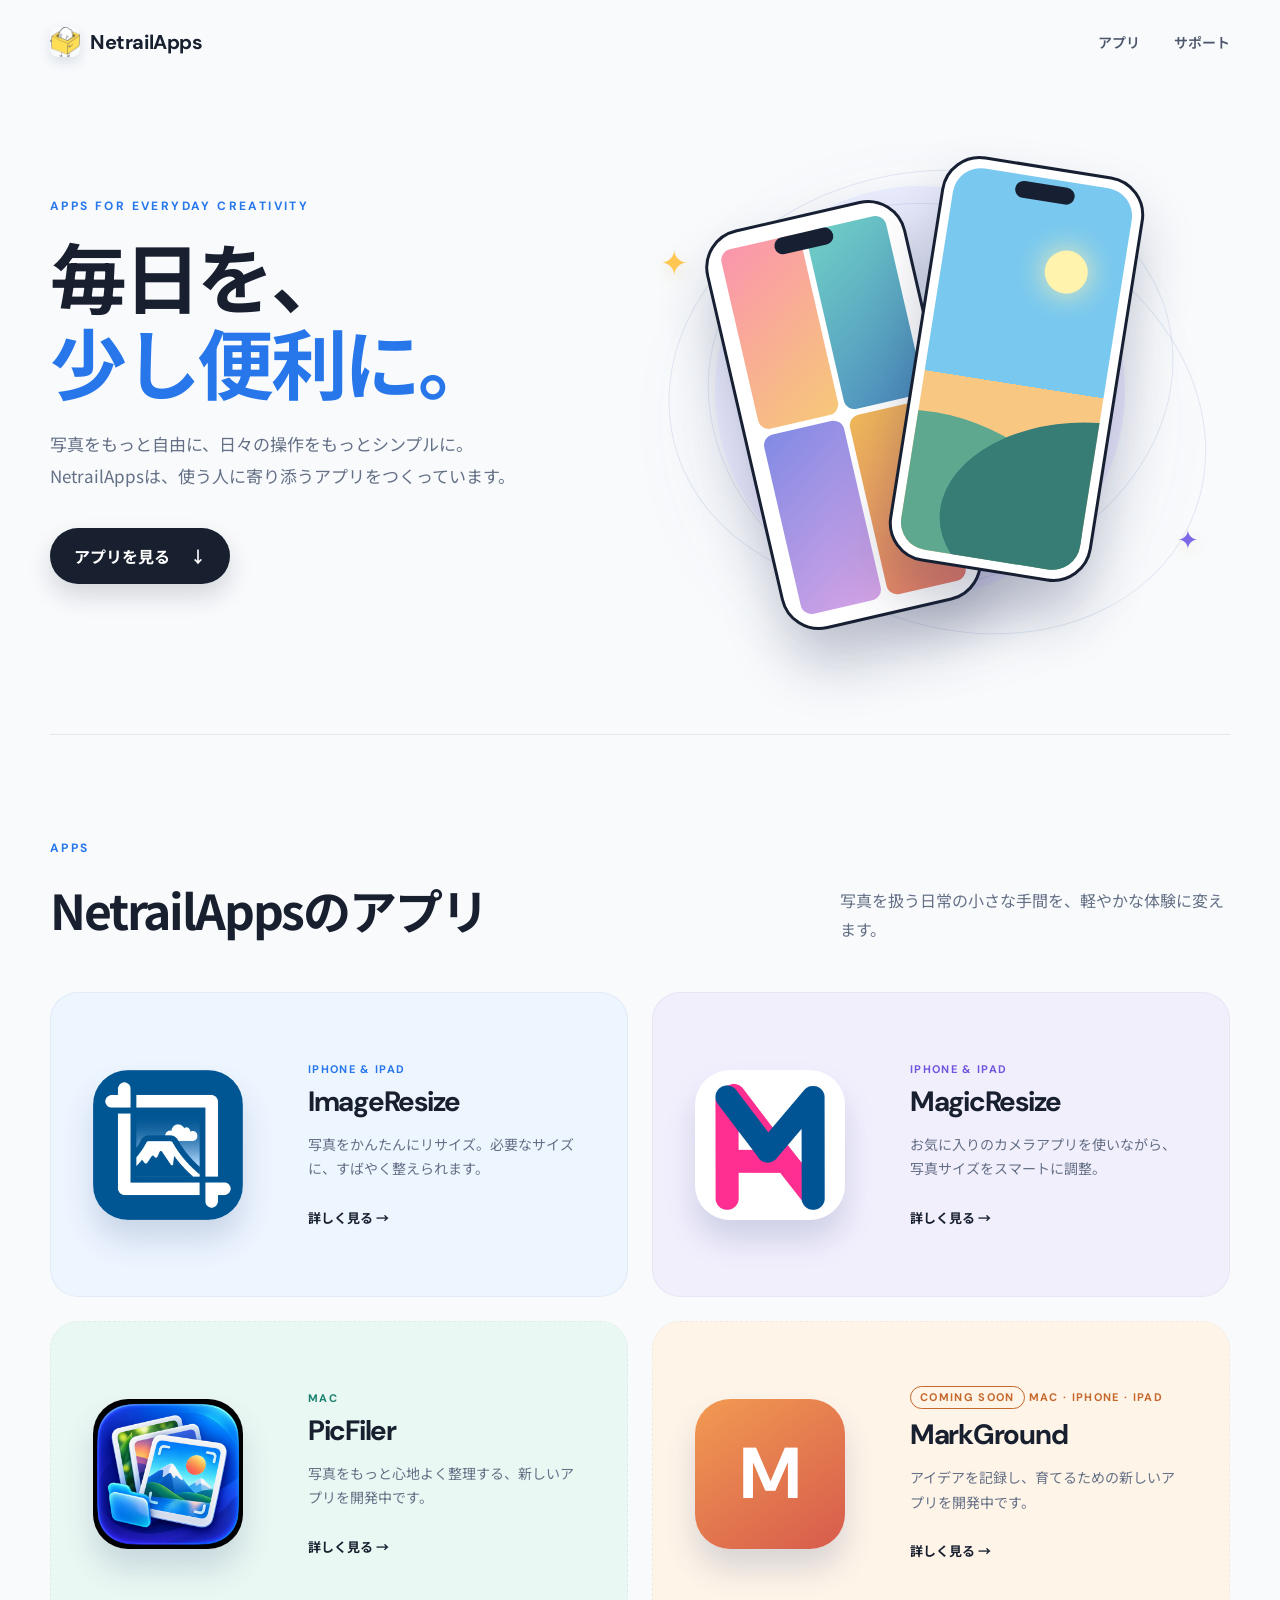
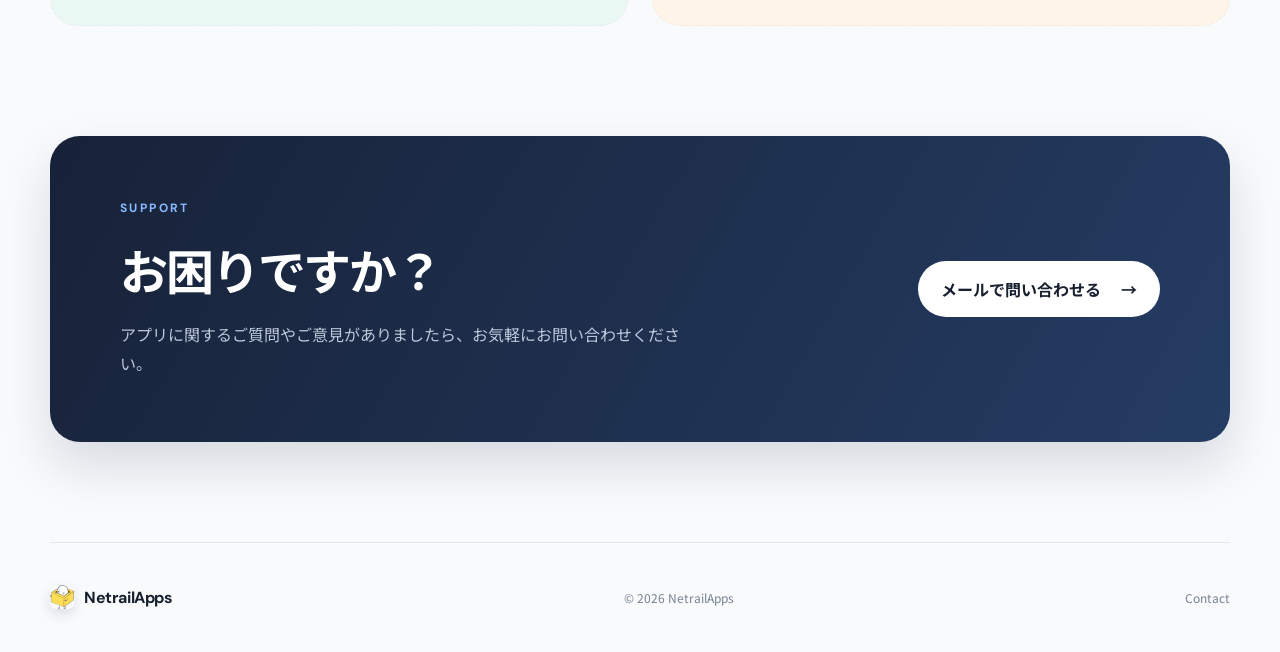
==== index.html @ bcb74b43 "初期バージョン" ====
<!doctype html>
<html lang="ja">
  <head>
    <meta charset="utf-8" />
    <meta name="viewport" content="width=device-width, initial-scale=1" />
    <meta name="description" content="NetrailAppsの公式サポートサイト。Mac・iPhone・iPad向けアプリの情報とサポートをご案内します。" />
    <meta name="theme-color" content="#f8fafc" />
    <title>NetrailApps — 毎日を、少し便利に。</title>
    <link rel="icon" href="favicon.svg" type="image/svg+xml" />
    <link rel="preconnect" href="https://fonts.googleapis.com" />
    <link rel="preconnect" href="https://fonts.gstatic.com" crossorigin />
    <link href="https://fonts.googleapis.com/css2?family=DM+Sans:wght@500;600;700&family=Noto+Sans+JP:wght@400;500;600;700&display=swap" rel="stylesheet" />
    <link rel="stylesheet" href="css/style.css" />
  </head>
  <body>
    <header class="site-header">
      <a class="brand" href="#top" aria-label="NetrailApps ホーム">
        <img class="brand-mark" src="assets/netrailapps-github-icon.png" alt="" width="256" height="256" />
        <span>NetrailApps</span>
      </a>
      <nav aria-label="メインナビゲーション">
        <a href="#apps">アプリ</a>
        <a href="#support">サポート</a>
      </nav>
    </header>

    <main id="top">
      <section class="hero">
        <div class="hero-copy">
          <p class="eyebrow">Apps for everyday creativity</p>
          <h1>毎日を、<br /><span>少し便利に。</span></h1>
          <p class="lead">写真をもっと自由に、日々の操作をもっとシンプルに。NetrailAppsは、使う人に寄り添うアプリをつくっています。</p>
          <a class="primary-button" href="#apps">アプリを見る <span aria-hidden="true">↓</span></a>
        </div>
        <div class="hero-art" aria-hidden="true">
          <div class="orbit orbit-one"></div>
          <div class="orbit orbit-two"></div>
          <div class="phone phone-back">
            <div class="phone-screen mosaic">
              <i></i><i></i><i></i><i></i>
            </div>
          </div>
          <div class="phone phone-front">
            <div class="phone-screen landscape">
              <span class="sun"></span>
              <span class="hill hill-one"></span>
              <span class="hill hill-two"></span>
            </div>
          </div>
          <span class="spark spark-one">✦</span>
          <span class="spark spark-two">✦</span>
        </div>
      </section>

      <section class="apps-section" id="apps">
        <div class="section-heading">
          <div>
            <p class="eyebrow">Apps</p>
            <h2>NetrailAppsのアプリ</h2>
          </div>
          <p>写真を扱う日常の小さな手間を、軽やかな体験に変えます。</p>
        </div>

        <div class="app-grid">
          <article class="app-card app-card-blue">
            <img class="app-icon" src="assets/imageresize-icon.jpg" alt="ImageResize アプリアイコン" width="512" height="512" />
            <div class="app-info">
              <p class="platform">iPhone &amp; iPad</p>
              <h3>ImageResize</h3>
              <p>写真をかんたんにリサイズ。必要なサイズに、すばやく整えられます。</p>
              <a href="imageresize/">詳しく見る <span aria-hidden="true">→</span></a>
            </div>
          </article>

          <article class="app-card app-card-purple">
            <img class="app-icon" src="assets/magicresize-icon.jpg" alt="MagicResize アプリアイコン" width="512" height="512" />
            <div class="app-info">
              <p class="platform">iPhone &amp; iPad</p>
              <h3>MagicResize</h3>
              <p>お気に入りのカメラアプリを使いながら、写真サイズをスマートに調整。</p>
              <a href="magicresize/">詳しく見る <span aria-hidden="true">→</span></a>
            </div>
          </article>

          <article class="app-card app-card-green upcoming-card">
            <img class="app-icon" src="assets/picfiler-icon.jpg" alt="PicFiler アプリアイコン" width="512" height="512" />
            <div class="app-info">
              <p class="platform">Mac</p>
              <h3>PicFiler</h3>
              <p>写真をもっと心地よく整理する、新しいアプリを開発中です。</p>
              <a href="picfiler/">詳しく見る <span aria-hidden="true">→</span></a>
            </div>
          </article>

          <article class="app-card app-card-orange upcoming-card">
            <div class="app-icon placeholder-icon markground-icon" aria-hidden="true">M</div>
            <div class="app-info">
              <p class="platform"><span class="coming-soon">Coming soon</span> Mac · iPhone · iPad</p>
              <h3>MarkGround</h3>
              <p>アイデアを記録し、育てるための新しいアプリを開発中です。</p>
              <a href="markground/">詳しく見る <span aria-hidden="true">→</span></a>
            </div>
          </article>
        </div>
      </section>

      <section class="support-section" id="support">
        <div>
          <p class="eyebrow">Support</p>
          <h2>お困りですか？</h2>
          <p>アプリに関するご質問やご意見がありましたら、お気軽にお問い合わせください。</p>
        </div>
        <a class="secondary-button" href="mailto:netrailapps@gmail.com">メールで問い合わせる <span aria-hidden="true">→</span></a>
      </section>
    </main>

    <footer>
      <a class="brand footer-brand" href="#top"><img class="brand-mark" src="assets/netrailapps-github-icon.png" alt="" width="256" height="256" /><span>NetrailApps</span></a>
      <p>© 2026 NetrailApps</p>
      <a href="mailto:netrailapps@gmail.com">Contact</a>
    </footer>

  </body>
</html>
---- css/style.css ----
:root {
  --ink: #182030;
  --muted: #647086;
  --line: #e4e8ef;
  --blue: #2777eb;
  --purple: #7255df;
  --paper: #f8fafc;
}

* { box-sizing: border-box; }
html { scroll-behavior: smooth; }
body {
  margin: 0;
  color: var(--ink);
  background: var(--paper);
  font-family: "Noto Sans JP", sans-serif;
  -webkit-font-smoothing: antialiased;
}
a { color: inherit; }

.site-header, main, footer { width: min(1180px, calc(100% - 48px)); margin-inline: auto; }
.site-header {
  height: 84px;
  display: flex;
  align-items: center;
  justify-content: space-between;
}
.brand {
  display: inline-flex;
  align-items: center;
  gap: 10px;
  text-decoration: none;
  font-family: "DM Sans", sans-serif;
  font-weight: 700;
  font-size: 20px;
  letter-spacing: -.4px;
}
.brand-mark {
  display: block;
  width: 30px;
  height: 30px;
  border-radius: 8px;
  object-fit: cover;
  box-shadow: 0 5px 12px rgba(52, 66, 96, .14);
}
nav { display: flex; gap: 34px; }
nav a { color: #4c576b; font-size: 14px; font-weight: 600; text-decoration: none; }
nav a:hover { color: var(--blue); }

.hero {
  min-height: 650px;
  display: grid;
  grid-template-columns: .95fr 1.05fr;
  align-items: center;
  padding: 56px 0 92px;
}
.eyebrow {
  margin: 0 0 18px;
  color: var(--blue);
  font-family: "DM Sans", sans-serif;
  font-size: 12px;
  font-weight: 700;
  letter-spacing: .2em;
  text-transform: uppercase;
}
h1, h2, h3 { margin-top: 0; letter-spacing: -.045em; }
h1 { margin-bottom: 24px; font-size: clamp(54px, 6vw, 82px); line-height: 1.12; }
h1 span { color: var(--blue); }
.lead { max-width: 510px; margin: 0 0 36px; color: var(--muted); font-size: 17px; line-height: 1.9; }
.primary-button, .secondary-button {
  display: inline-flex;
  align-items: center;
  gap: 20px;
  border-radius: 999px;
  font-weight: 700;
  text-decoration: none;
  transition: transform .2s ease, box-shadow .2s ease;
}
.primary-button { padding: 16px 24px; color: white; background: var(--ink); box-shadow: 0 12px 25px rgba(23, 32, 48, .16); }
.primary-button:hover, .secondary-button:hover { transform: translateY(-2px); }

.hero-art { position: relative; min-height: 490px; }
.hero-art::before {
  content: "";
  position: absolute;
  width: 410px;
  height: 410px;
  left: 50%; top: 50%;
  border-radius: 50%;
  background: radial-gradient(circle at 40% 35%, #eef6ff, #e6e4fb 70%);
  transform: translate(-50%, -50%);
  filter: drop-shadow(0 30px 40px rgba(72, 83, 142, .1));
}
.orbit { position: absolute; border: 1px solid rgba(74, 101, 174, .13); border-radius: 50%; }
.orbit-one { inset: 27px 55px 48px 55px; transform: rotate(-14deg); }
.orbit-two { inset: 65px 18px 10px 90px; transform: rotate(23deg); }
.phone {
  position: absolute;
  width: 205px;
  height: 410px;
  padding: 9px;
  border: 3px solid #172033;
  border-radius: 39px;
  background: #fff;
  box-shadow: 0 35px 55px rgba(31, 40, 80, .25);
}
.phone::before { content: ""; position: absolute; z-index: 2; top: 15px; left: 50%; width: 60px; height: 17px; border-radius: 12px; background: #172033; transform: translateX(-50%); }
.phone-back { left: 21%; top: 64px; transform: rotate(-13deg); }
.phone-front { left: 49%; top: 18px; transform: rotate(9deg); }
.phone-screen { position: relative; width: 100%; height: 100%; overflow: hidden; border-radius: 28px; background: #edf2f8; }
.landscape { background: linear-gradient(#79c8ef 0 54%, #f8c883 54%); }
.sun { position: absolute; top: 68px; right: 35px; width: 43px; height: 43px; border-radius: 50%; background: #fff3ae; box-shadow: 0 0 30px #fff3ae; }
.hill { position: absolute; width: 290px; height: 190px; border-radius: 50%; }
.hill-one { left: -105px; bottom: -55px; background: #5fa890; transform: rotate(12deg); }
.hill-two { right: -145px; bottom: -38px; background: #377c75; transform: rotate(-9deg); }
.mosaic { display: grid; grid-template-columns: 1fr 1fr; gap: 6px; padding: 6px; background: #fff; }
.mosaic i { border-radius: 11px; background: linear-gradient(145deg, #fb95ae, #f6c878); }
.mosaic i:nth-child(2) { background: linear-gradient(145deg, #70cfc6, #4c8bbf); }
.mosaic i:nth-child(3) { background: linear-gradient(145deg, #818ae4, #d6a4e6); }
.mosaic i:nth-child(4) { background: linear-gradient(145deg, #efb95a, #e67a6c); }
.spark { position: absolute; color: #ffc652; font-size: 34px; filter: drop-shadow(0 6px 8px rgba(222, 160, 36, .2)); }
.spark-one { left: 8%; top: 90px; }.spark-two { right: 5%; bottom: 80px; color: #7d69e5; font-size: 26px; }

.apps-section { padding: 105px 0 110px; border-top: 1px solid var(--line); }
.section-heading { display: flex; justify-content: space-between; align-items: end; gap: 30px; margin-bottom: 48px; }
.section-heading h2, .support-section h2 { margin-bottom: 0; font-size: clamp(34px, 4vw, 48px); }
.section-heading > p { max-width: 390px; margin: 0; color: var(--muted); line-height: 1.8; }
.app-grid { display: grid; grid-template-columns: repeat(2, 1fr); gap: 24px; }
.app-card { min-height: 305px; display: grid; grid-template-columns: 180px 1fr; align-items: center; gap: 35px; padding: 42px; border: 1px solid rgba(36, 50, 79, .05); border-radius: 28px; }
.app-card-blue { background: #edf5ff; }.app-card-purple { background: #f2effd; }
.app-card-green { background: #eaf8f3; }.app-card-orange { background: #fff4e8; }
.app-icon { display: block; width: 150px; height: 150px; border-radius: 35px; object-fit: cover; box-shadow: 0 20px 30px rgba(51, 78, 134, .19); }
.platform { margin: 0 0 7px; color: var(--blue); font-family: "DM Sans", sans-serif; font-size: 11px; font-weight: 700; letter-spacing: .12em; text-transform: uppercase; }
.app-card-purple .platform { color: var(--purple); }
.app-card-green .platform { color: #18816e; }.app-card-orange .platform { color: #c5682d; }
.placeholder-icon { display: grid; place-items: center; color: white; font-family: "DM Sans", sans-serif; font-size: 72px; font-weight: 700; }
.picfiler-icon { background: linear-gradient(145deg, #46bea3, #237e86); }
.markground-icon { background: linear-gradient(145deg, #f29a52, #d65b4c); }
.coming-soon { display: inline-block; padding: 5px 9px; border: 1px solid currentColor; border-radius: 999px; line-height: 1; }
.upcoming-card { border-style: dashed; }
.app-info h3 { margin-bottom: 12px; font-family: "DM Sans", sans-serif; font-size: 28px; }
.app-info > p:not(.platform) { margin: 0 0 23px; color: var(--muted); font-size: 14px; line-height: 1.75; }
.app-info a { font-size: 13px; font-weight: 700; text-decoration: none; }
.app-info a:hover { text-decoration: underline; }

.support-section { display: flex; align-items: center; justify-content: space-between; gap: 40px; margin-bottom: 100px; padding: 64px 70px; border-radius: 30px; color: white; background: linear-gradient(120deg, #172238, #253c63); box-shadow: 0 24px 50px rgba(24, 37, 63, .14); }
.support-section .eyebrow { color: #8abaff; }
.support-section h2 { margin-bottom: 16px; }
.support-section p:last-child { max-width: 570px; margin-bottom: 0; color: #bdc8da; line-height: 1.8; }
.secondary-button { flex: none; padding: 16px 23px; color: var(--ink); background: white; }
.secondary-button:hover { box-shadow: 0 12px 24px rgba(0,0,0,.18); }

footer { min-height: 110px; display: flex; align-items: center; justify-content: space-between; border-top: 1px solid var(--line); color: #778195; font-size: 12px; }
.footer-brand { color: var(--ink); font-size: 16px; }.footer-brand .brand-mark { width: 24px; height: 24px; border-radius: 6px; }
footer > a:last-child { text-decoration: none; } footer > a:last-child:hover { color: var(--blue); }
.footer-links { display: flex; gap: 22px; }
.footer-links a { text-decoration: none; }
.footer-links a:hover { color: var(--blue); }

/* Product pages */
.product-page { --product-color: var(--blue); --product-soft: #eaf4ff; }
.product-page.product-purple { --product-color: var(--purple); --product-soft: #f1edff; }
.product-page.product-green { --product-color: #18816e; --product-soft: #e3f6f1; }
.product-page.product-orange { --product-color: #c5682d; --product-soft: #fff0df; }
.product-page .eyebrow, .product-page h1 span { color: var(--product-color); }
.product-page .primary-button { background: var(--product-color); }
.store-note { margin: 16px 0 0; color: var(--muted); font-size: 13px; }
.product-hero {
  min-height: 610px;
  display: grid;
  grid-template-columns: 1fr .8fr;
  align-items: center;
  gap: 70px;
  padding: 75px 0 100px;
}
.product-copy { position: relative; z-index: 1; }
.back-link { display: inline-block; margin-bottom: 54px; color: var(--muted); font-size: 13px; font-weight: 600; text-decoration: none; }
.back-link:hover { color: var(--product-color); }
.product-hero h1 { font-size: clamp(48px, 5vw, 72px); }
.product-icon-wrap { position: relative; display: grid; min-height: 440px; place-items: center; }
.product-glow { position: absolute; width: 390px; height: 390px; border-radius: 50%; background: var(--product-soft); }
.product-icon { position: relative; width: min(290px, 68vw); height: auto; border-radius: 64px; box-shadow: 0 38px 70px rgba(32, 47, 82, .22); transform: rotate(4deg); }
.product-icon.placeholder-icon { aspect-ratio: 1; font-size: 140px; }
.status-pill { display: inline-flex; padding: 13px 23px; border: 1px solid var(--product-color); border-radius: 999px; color: var(--product-color); font-size: 13px; font-weight: 700; }
.preview-section { margin-bottom: 110px; padding: 72px; border: 1px dashed var(--line); border-radius: 28px; text-align: center; background: #fff; }
.preview-section h2 { margin-bottom: 18px; font-size: clamp(32px, 4vw, 44px); }
.preview-section > p:last-child { max-width: 650px; margin: 0 auto; color: var(--muted); line-height: 1.9; }
.feature-section { padding: 100px 0 110px; border-top: 1px solid var(--line); }
.feature-grid { display: grid; grid-template-columns: repeat(3, 1fr); gap: 22px; }
.feature-grid article { padding: 36px; border: 1px solid var(--line); border-radius: 24px; background: #fff; }
.feature-grid article > span { display: block; margin-bottom: 40px; color: var(--product-color); font-family: "DM Sans", sans-serif; font-size: 12px; font-weight: 700; }
.feature-grid h3 { margin-bottom: 14px; font-size: 21px; }
.feature-grid p { margin: 0; color: var(--muted); font-size: 14px; line-height: 1.8; }
.usecase-section { padding: 100px 0 110px; border-top: 1px solid var(--line); }
.usecase-grid { display: grid; grid-template-columns: repeat(3, 1fr); gap: 22px; }
.usecase-grid article { display: flex; gap: 20px; padding: 30px; border-radius: 22px; background: var(--product-soft); }
.usecase-grid article > span { display: grid; flex: 0 0 42px; width: 42px; height: 42px; place-items: center; border-radius: 13px; color: white; background: var(--product-color); font-family: "DM Sans", sans-serif; font-weight: 700; }
.usecase-grid h3 { margin-bottom: 10px; font-size: 18px; }
.usecase-grid p { margin: 0; color: var(--muted); font-size: 14px; line-height: 1.8; }
.recovery-note { margin: 24px 0 0; padding: 20px 24px; border: 1px solid color-mix(in srgb, var(--product-color) 18%, transparent); border-radius: 16px; color: var(--muted); background: white; font-size: 14px; line-height: 1.8; }
.recovery-note strong { color: var(--ink); }
.details-section { display: grid; grid-template-columns: .9fr 1.1fr; gap: 80px; align-items: start; padding: 100px 0 110px; border-top: 1px solid var(--line); }
.details-section h2 { margin-bottom: 22px; font-size: clamp(34px, 4vw, 48px); }
.details-section > div > p:last-child { margin: 0; color: var(--muted); line-height: 1.9; }
.app-details { margin: 0; border: 1px solid var(--line); border-radius: 24px; overflow: hidden; background: white; }
.app-details div { display: grid; grid-template-columns: 145px 1fr; gap: 24px; padding: 21px 26px; border-bottom: 1px solid var(--line); }
.app-details div:last-child { border-bottom: 0; }
.app-details dt { color: var(--muted); font-size: 13px; font-weight: 600; }
.app-details dd { margin: 0; font-size: 14px; font-weight: 600; }

/* Privacy policy */
.policy-document { width: min(840px, 100%); margin: 0 auto; padding: 82px 0 120px; }
.policy-heading { margin-bottom: 76px; }
.policy-heading .back-link { margin-bottom: 58px; }
.policy-heading h1 { margin-bottom: 28px; font-size: clamp(42px, 6vw, 66px); line-height: 1.2; }
.policy-heading > p:last-child { margin: 28px 0 0; color: var(--muted); font-size: 16px; line-height: 2; }
.policy-date { display: inline-flex; margin: 0; padding: 9px 14px; border-radius: 999px; color: var(--product-color); background: var(--product-soft); font-size: 13px; font-weight: 600; }
.policy-content { padding: 8px 64px 16px; border: 1px solid var(--line); border-radius: 30px; background: #fff; box-shadow: 0 24px 60px rgba(27, 46, 69, .06); }
.policy-content section { padding: 52px 0; border-bottom: 1px solid var(--line); scroll-margin-top: 24px; }
.policy-content section:last-child { border-bottom: 0; }
.policy-content h2 { margin-bottom: 24px; font-size: clamp(22px, 3vw, 28px); line-height: 1.5; letter-spacing: -.025em; }
.policy-content h2 span { display: block; margin-bottom: 8px; color: var(--product-color); font-family: "DM Sans", sans-serif; font-size: 12px; letter-spacing: .16em; }
.policy-content p, .policy-content li { color: #505d70; font-size: 16px; line-height: 2; }
.policy-content p { margin: 0 0 18px; }
.policy-content p:last-child { margin-bottom: 0; }
.policy-content ul { margin: 22px 0 26px; padding: 22px 24px 22px 48px; border-radius: 18px; background: var(--product-soft); }
.policy-content li + li { margin-top: 5px; }
.contact-details { margin: 28px 0 0; border-radius: 18px; background: var(--product-soft); }
.contact-details div { display: grid; grid-template-columns: 150px 1fr; gap: 20px; padding: 18px 22px; border-bottom: 1px solid rgba(24, 129, 110, .12); }
.contact-details div:last-child { border-bottom: 0; }
.contact-details dt { color: var(--muted); font-size: 14px; font-weight: 600; }
.contact-details dd { margin: 0; font-size: 15px; font-weight: 600; overflow-wrap: anywhere; }
.contact-details a { color: var(--product-color); }

@media (max-width: 900px) {
  .hero { grid-template-columns: 1fr; padding-top: 70px; text-align: center; }
  .hero-copy { position: relative; z-index: 3; }.lead { margin-inline: auto; }
  .hero-art { min-height: 510px; margin-top: 35px; }
  .app-grid { grid-template-columns: 1fr; }
  .app-card { grid-template-columns: 180px 1fr; }
  .product-hero { grid-template-columns: 1fr; gap: 30px; padding-top: 60px; text-align: center; }
  .product-hero .lead { margin-inline: auto; }
  .product-icon-wrap { min-height: 390px; order: -1; }
  .back-link { margin-bottom: 35px; }
  .feature-grid { grid-template-columns: 1fr; }
  .usecase-grid { grid-template-columns: 1fr; }
  .details-section { grid-template-columns: 1fr; gap: 40px; }
}
@media (max-width: 620px) {
  .site-header, main, footer { width: min(100% - 32px, 1180px); }
  .site-header { height: 72px; } nav { gap: 18px; } nav a { font-size: 13px; }
  .hero { min-height: auto; padding: 56px 0 68px; }
  h1 { font-size: 50px; }.lead { font-size: 15px; }
  .hero-art { min-height: 390px; transform: scale(.85); margin: 0 -30px -40px; }
  .phone { width: 170px; height: 340px; border-radius: 33px; }
  .phone-screen { border-radius: 23px; }.phone-back { left: 12%; }.phone-front { left: 47%; }
  .hero-art::before { width: 340px; height: 340px; }
  .apps-section { padding: 78px 0; }.section-heading { display: block; }.section-heading > p { margin-top: 18px; }
  .app-card { grid-template-columns: 1fr; gap: 28px; padding: 34px 28px; text-align: center; }
  .app-icon { width: 130px; height: 130px; margin-inline: auto; border-radius: 30px; }
  .support-section { align-items: flex-start; flex-direction: column; margin-bottom: 70px; padding: 45px 30px; }
  .product-hero { padding: 35px 0 75px; }
  .product-icon-wrap { min-height: 310px; }
  .product-glow { width: 290px; height: 290px; }
  .product-icon { width: 210px; border-radius: 47px; }
  .product-icon.placeholder-icon { font-size: 100px; }
  .product-hero h1 { font-size: 43px; }
  .preview-section { margin-bottom: 80px; padding: 48px 25px; }
  .feature-section { padding: 75px 0 80px; }
  .usecase-section, .details-section { padding: 75px 0 80px; }
  .feature-grid article { padding: 30px; }
  .usecase-grid article { padding: 26px; }
  .app-details div { grid-template-columns: 1fr; gap: 6px; }
  .policy-document { padding: 48px 0 80px; }
  .policy-heading { margin-bottom: 48px; }
  .policy-heading .back-link { margin-bottom: 38px; }
  .policy-heading h1 { font-size: 39px; }
  .policy-content { padding: 0 24px; border-radius: 22px; }
  .policy-content section { padding: 40px 0; }
  .policy-content p, .policy-content li { font-size: 15px; line-height: 1.9; }
  .policy-content ul { padding: 19px 18px 19px 40px; }
  .contact-details div { grid-template-columns: 1fr; gap: 5px; }
  .footer-links { gap: 14px; }
  footer { flex-wrap: wrap; gap: 16px; padding: 28px 0; }
}
@media (prefers-reduced-motion: reduce) { html { scroll-behavior: auto; } * { transition: none !important; } }
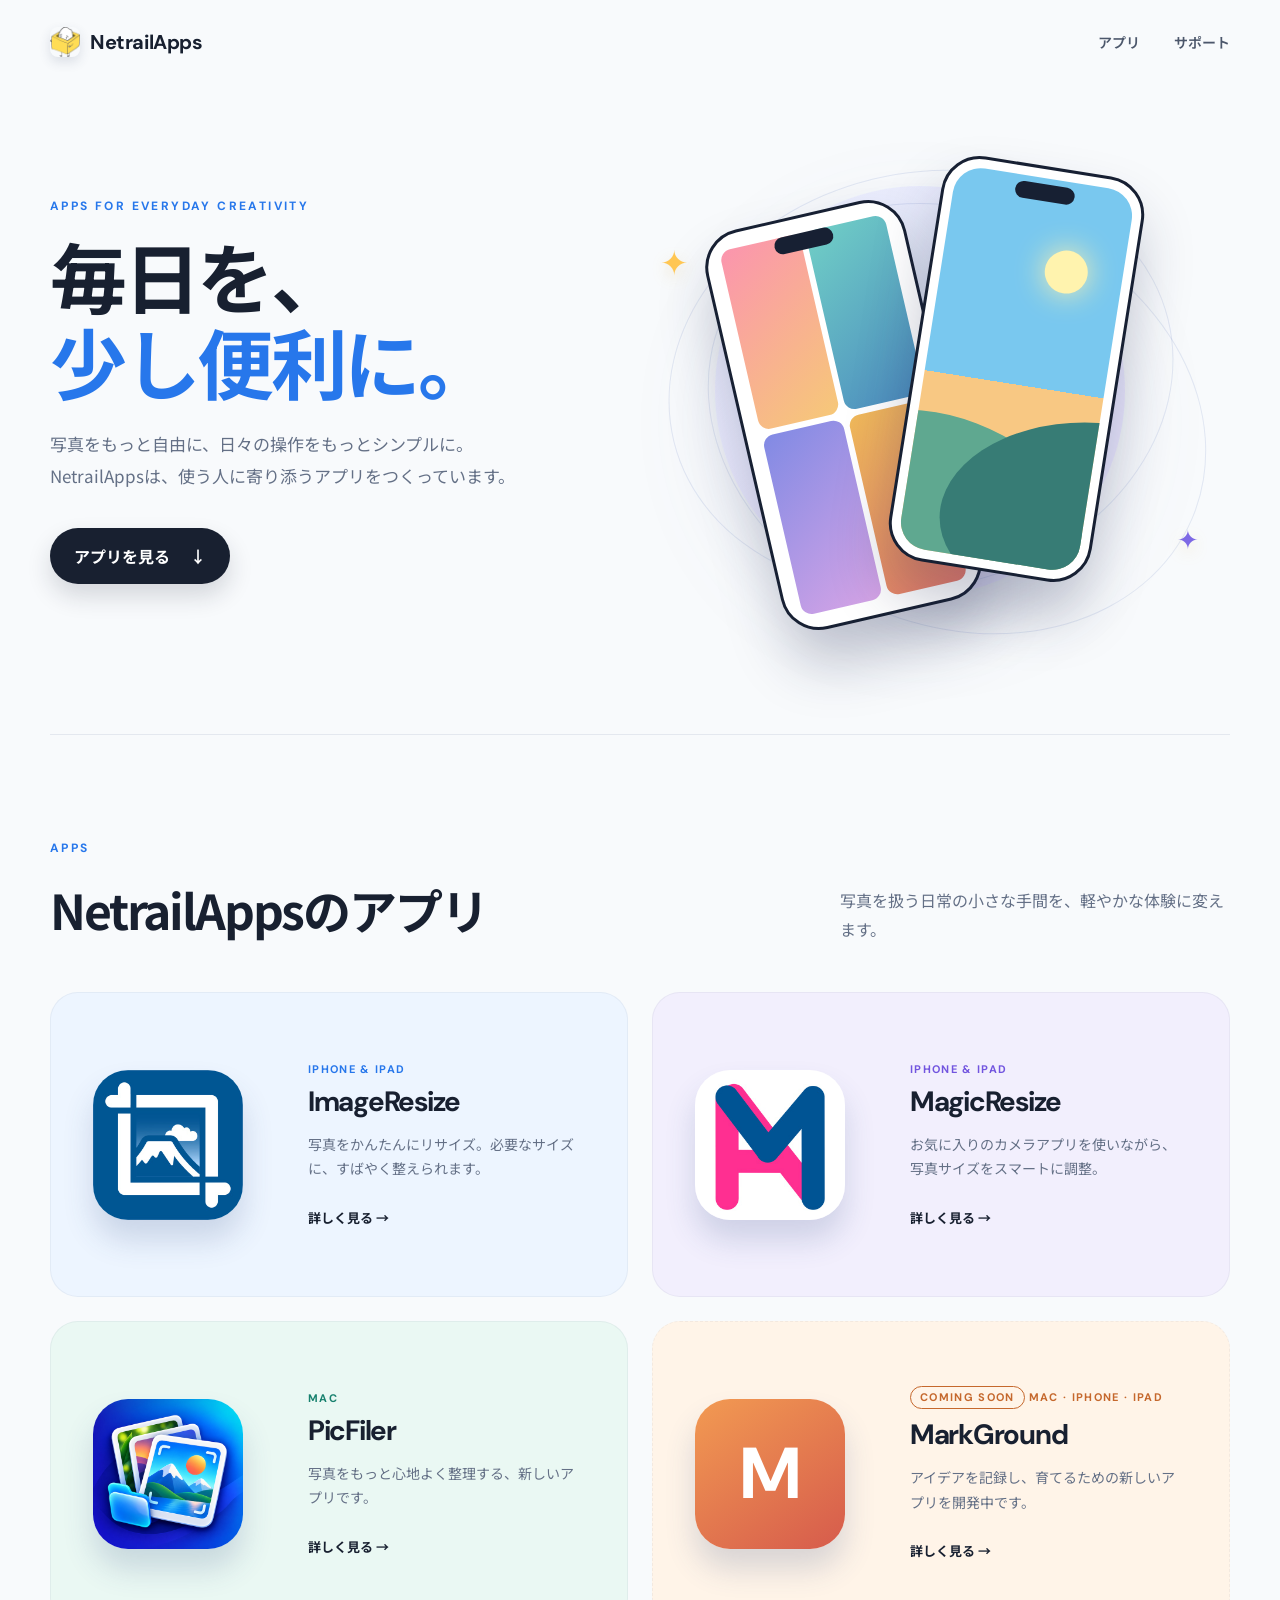
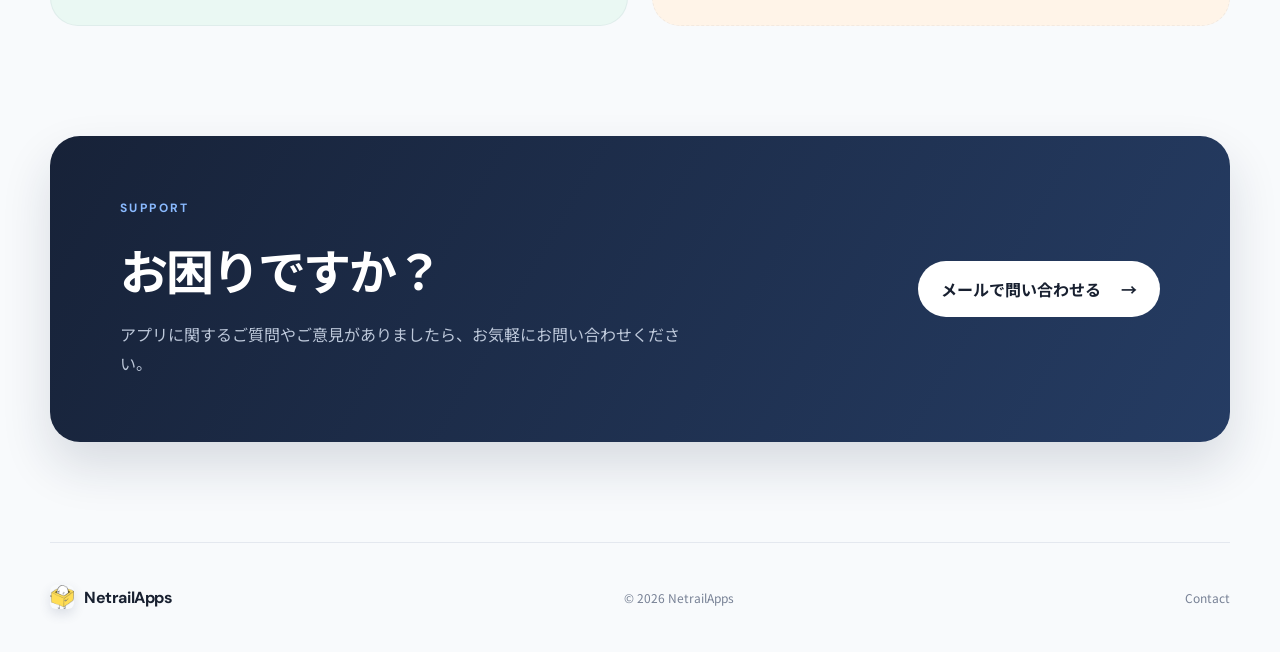
==== commit 888c6b76: "PicFilerの公開情報とApp Storeリンクを追加" ====
--- a/index.html
+++ b/index.html
@@ -82,12 +82,12 @@
             </div>
           </article>
 
-          <article class="app-card app-card-green upcoming-card">
+          <article class="app-card app-card-green">
             <img class="app-icon" src="assets/picfiler-icon.jpg" alt="PicFiler アプリアイコン" width="512" height="512" />
             <div class="app-info">
               <p class="platform">Mac</p>
               <h3>PicFiler</h3>
-              <p>写真をもっと心地よく整理する、新しいアプリを開発中です。</p>
+              <p>写真をもっと心地よく整理する、新しいアプリです。</p>
               <a href="picfiler/">詳しく見る <span aria-hidden="true">→</span></a>
             </div>
           </article>
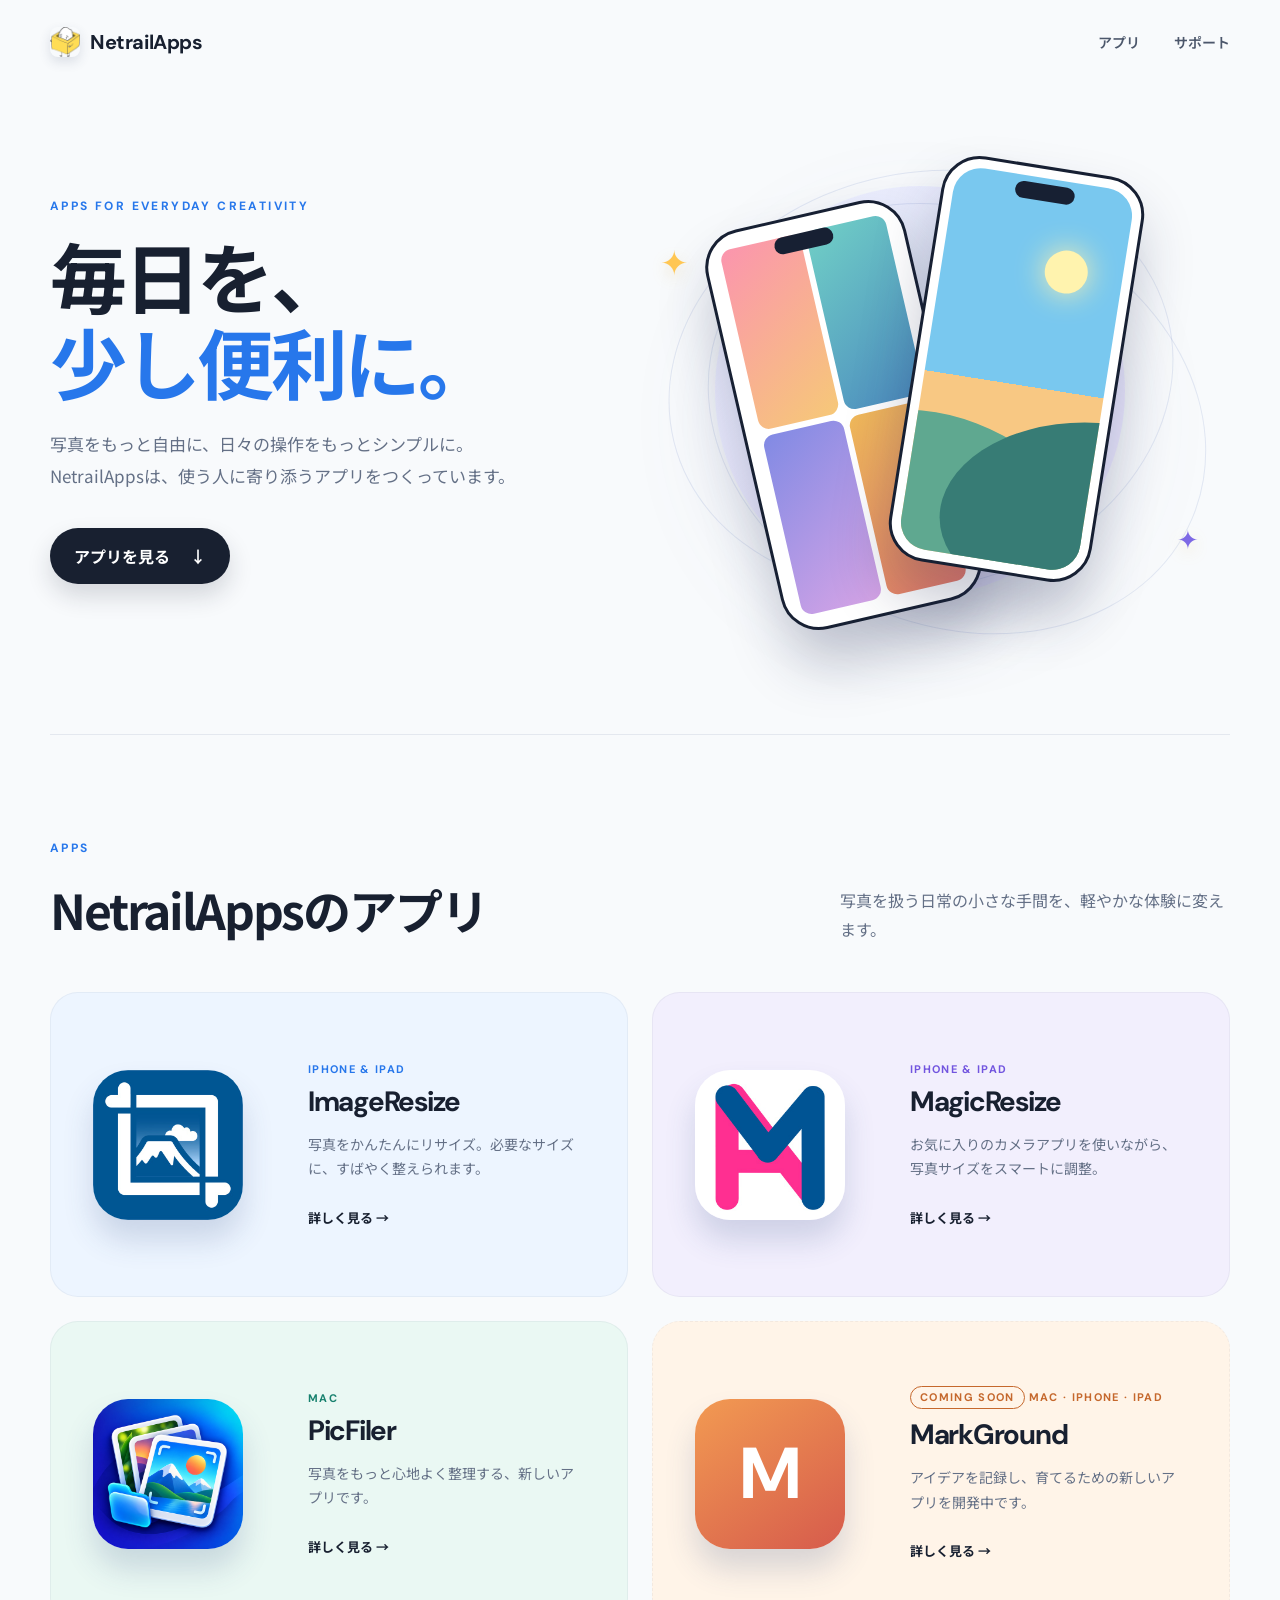
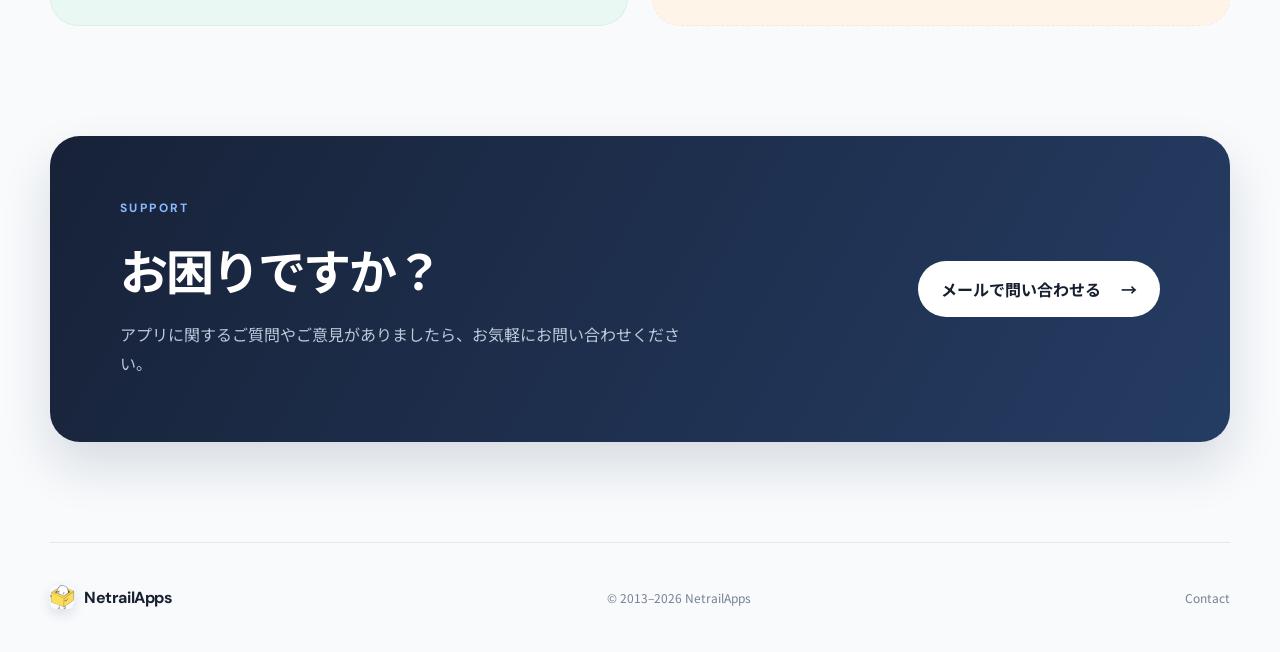
==== commit ba577b10: "著作権表記に開始年2013年を追加" ====
--- a/index.html
+++ b/index.html
@@ -116,7 +116,7 @@
 
     <footer>
       <a class="brand footer-brand" href="#top"><img class="brand-mark" src="assets/netrailapps-github-icon.png" alt="" width="256" height="256" /><span>NetrailApps</span></a>
-      <p>© 2026 NetrailApps</p>
+      <p>© 2013–2026 NetrailApps</p>
       <a href="mailto:netrailapps@gmail.com">Contact</a>
     </footer>
 
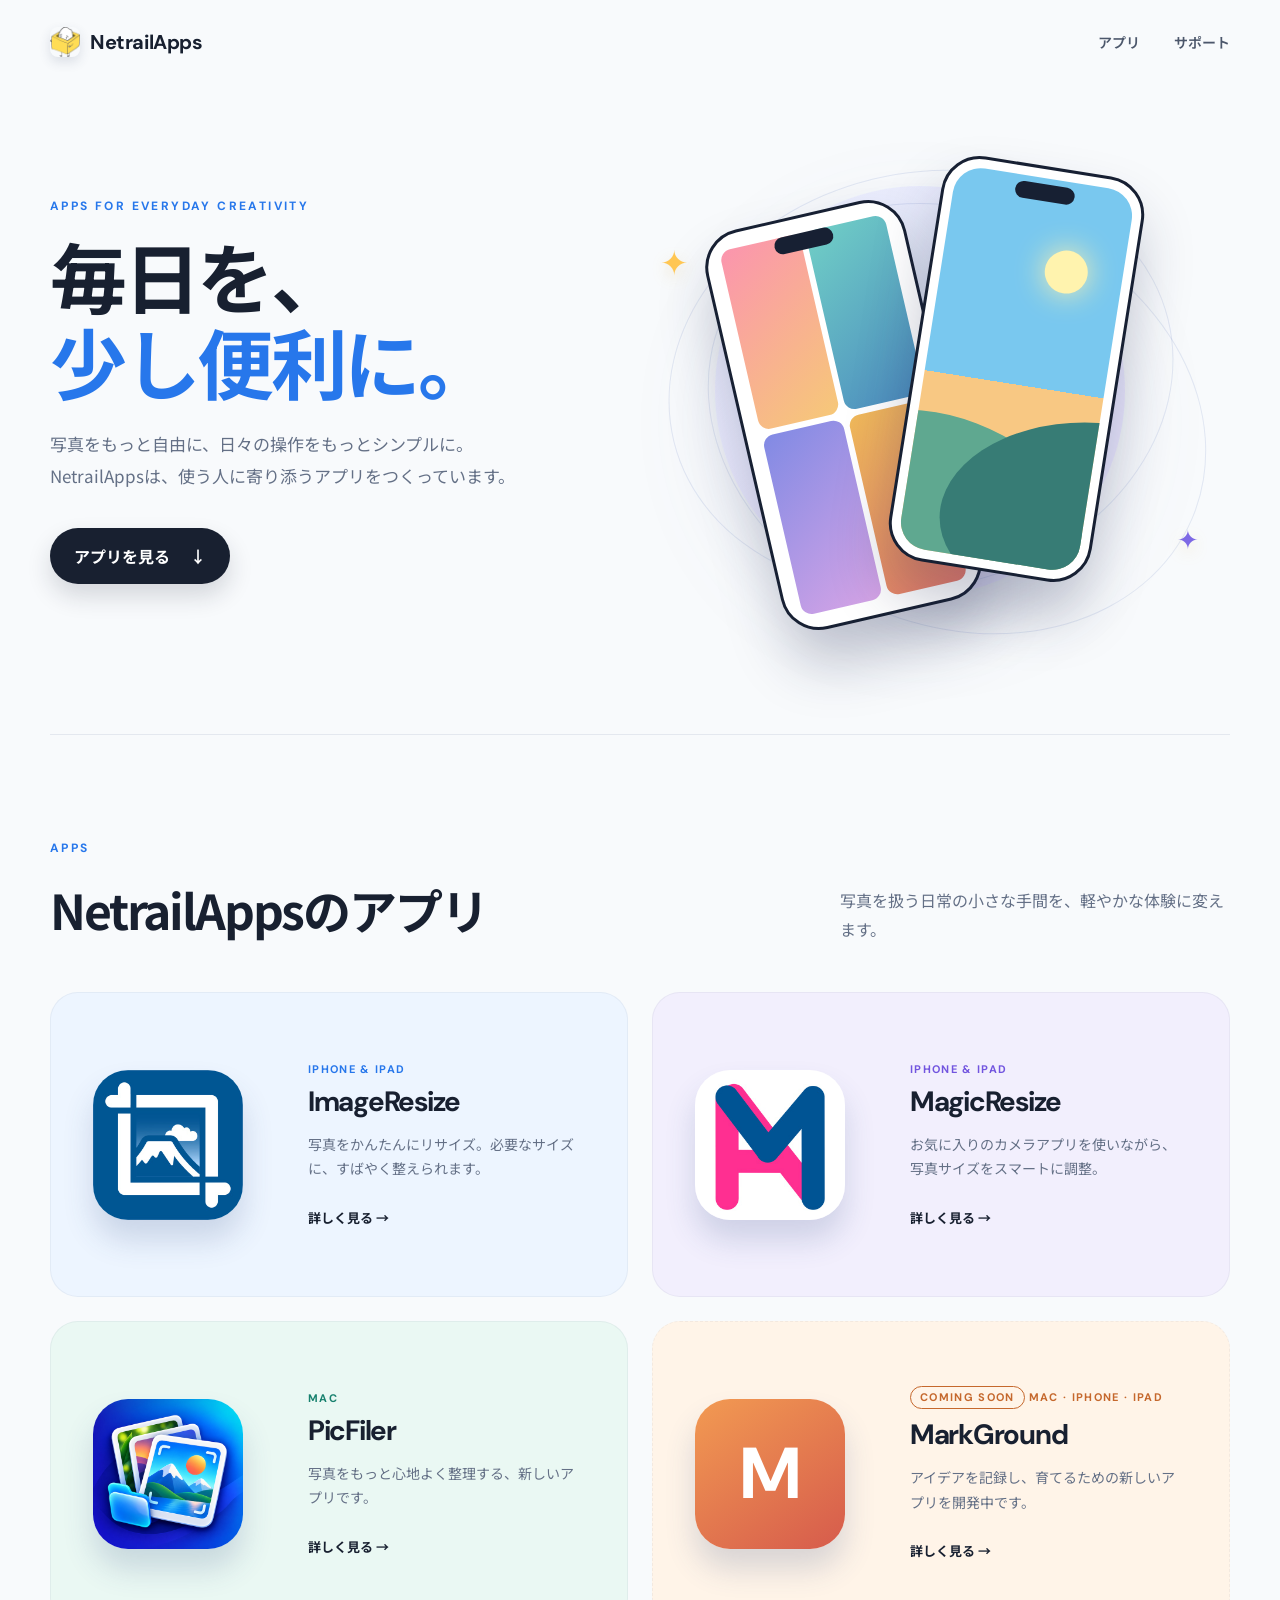
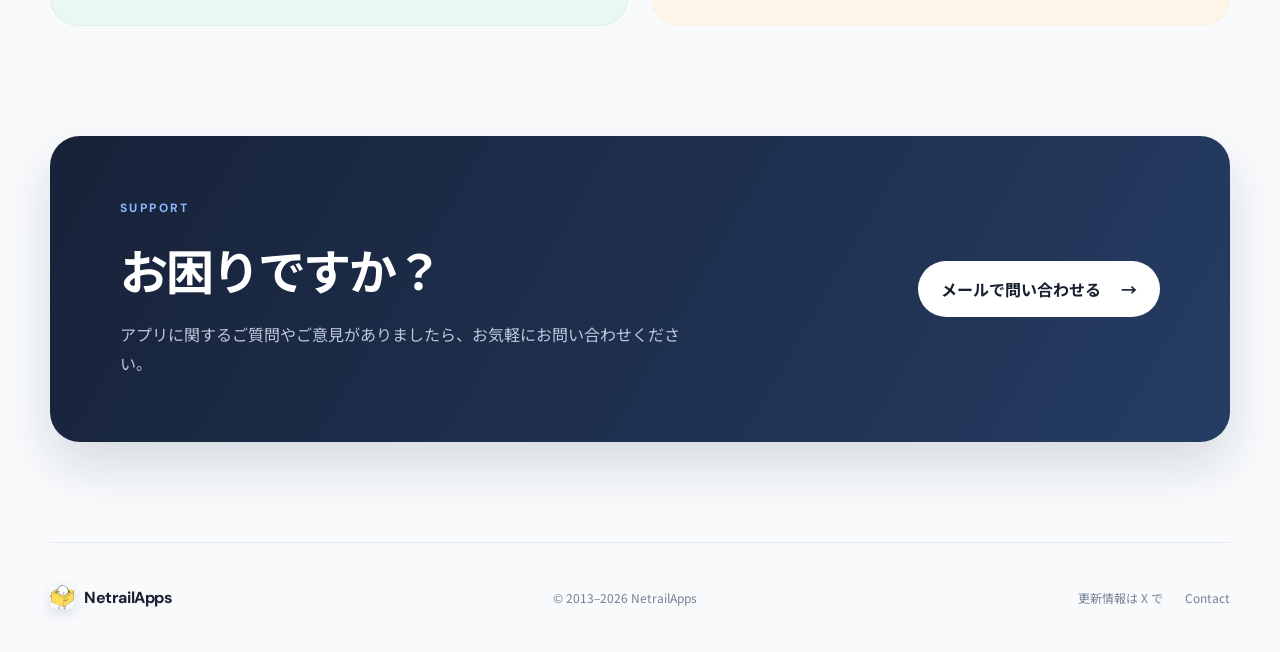
==== commit 2df1aa6c: "フッターにXの更新情報リンクを追加" ====
--- a/index.html
+++ b/index.html
@@ -117,7 +117,7 @@
     <footer>
       <a class="brand footer-brand" href="#top"><img class="brand-mark" src="assets/netrailapps-github-icon.png" alt="" width="256" height="256" /><span>NetrailApps</span></a>
       <p>© 2013–2026 NetrailApps</p>
-      <a href="mailto:netrailapps@gmail.com">Contact</a>
+      <div class="footer-links"><a href="https://x.com/NetrailApps" aria-label="NetrailAppsの更新情報をXで見る">更新情報は X で</a><a href="mailto:netrailapps@gmail.com">Contact</a></div>
     </footer>
 
   </body>
